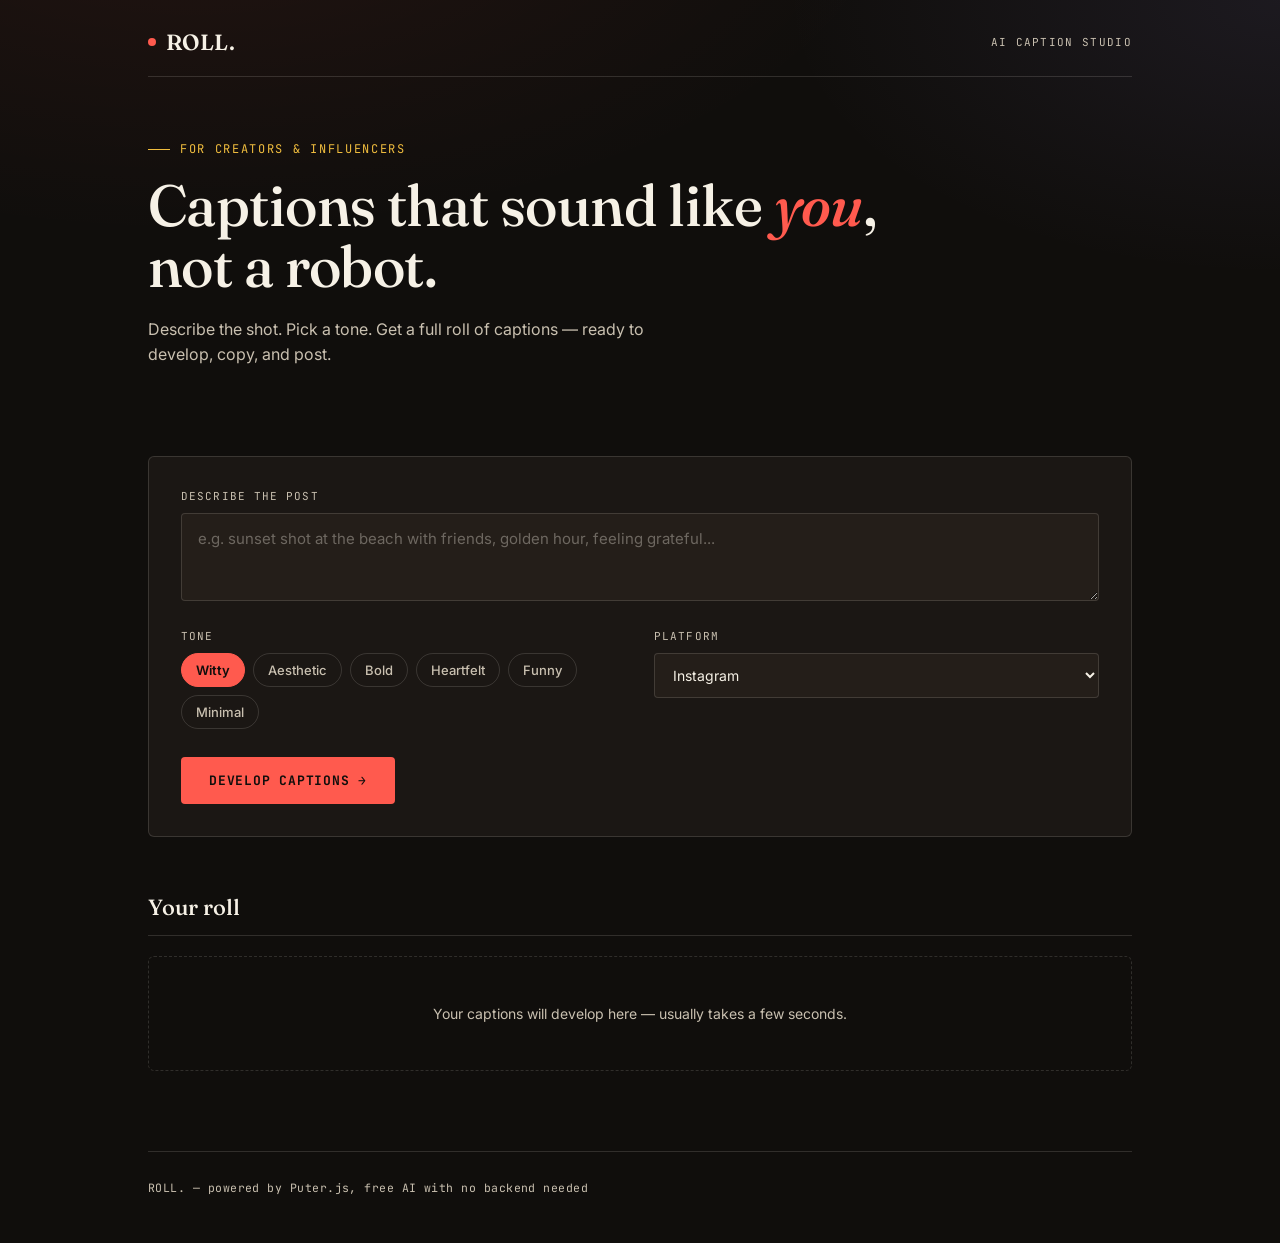
==== index.html @ edf8d80e "Rename index .html to index.html" ====
<!DOCTYPE html>
<html lang="en">
<head>
<meta charset="UTF-8">
<meta name="viewport" content="width=device-width, initial-scale=1.0">
<title>ROLL — Captions that sound like you</title>
<link rel="preconnect" href="https://fonts.googleapis.com">
<link href="https://fonts.googleapis.com/css2?family=Fraunces:ital,opsz,wght@0,9..144,300;0,9..144,500;0,9..144,600;1,9..144,500&family=Inter:wght@400;500;600;700&family=JetBrains+Mono:wght@400;500&display=swap" rel="stylesheet">
<script src="https://js.puter.com/v2/"></script>
<style>
  :root{
    --ink:#100E0C;
    --panel:#1B1714;
    --panel-2:#241E19;
    --ivory:#F6F1E6;
    --ivory-dim:#C9C0B0;
    --coral:#FF5A4E;
    --gold:#F0BD3E;
    --violet:#8A7FCB;
    --line: rgba(246,241,230,0.14);
    --radius: 3px;
  }
  *{box-sizing:border-box;}
  html,body{margin:0;padding:0;}
  body{
    background:
      radial-gradient(1200px 600px at 15% -10%, rgba(255,90,78,0.08), transparent 60%),
      radial-gradient(900px 500px at 100% 0%, rgba(138,127,203,0.10), transparent 55%),
      var(--ink);
    color:var(--ivory);
    font-family:'Inter',sans-serif;
    min-height:100vh;
    -webkit-font-smoothing:antialiased;
  }
  ::selection{background:var(--coral);color:var(--ink);}

  .wrap{max-width:1040px;margin:0 auto;padding:0 28px;}

  /* ---------- HEADER ---------- */
  header{
    display:flex;align-items:center;justify-content:space-between;
    padding:28px 0 20px;
    border-bottom:1px solid var(--line);
  }
  .logo{
    font-family:'Fraunces',serif;
    font-weight:600;
    font-size:22px;
    letter-spacing:0.02em;
    display:flex;align-items:center;gap:10px;
  }
  .logo .dot{width:8px;height:8px;border-radius:50%;background:var(--coral);display:inline-block;}
  .tag{
    font-family:'JetBrains Mono',monospace;
    font-size:11px;
    letter-spacing:0.12em;
    text-transform:uppercase;
    color:var(--ivory-dim);
  }

  /* ---------- HERO ---------- */
  .hero{padding:64px 0 44px;}
  .eyebrow{
    font-family:'JetBrains Mono',monospace;
    font-size:12px;
    letter-spacing:0.14em;
    text-transform:uppercase;
    color:var(--gold);
    margin-bottom:18px;
    display:flex;align-items:center;gap:10px;
  }
  .eyebrow::before{content:"";width:22px;height:1px;background:var(--gold);display:inline-block;}
  h1{
    font-family:'Fraunces',serif;
    font-weight:500;
    font-size:clamp(34px,5.4vw,58px);
    line-height:1.05;
    letter-spacing:-0.01em;
    margin:0 0 20px;
    max-width:780px;
  }
  h1 em{
    font-style:italic;
    font-weight:500;
    color:var(--coral);
  }
  .sub{
    font-size:16px;
    line-height:1.6;
    color:var(--ivory-dim);
    max-width:520px;
    margin:0 0 0;
  }

  /* ---------- FORM ---------- */
  .studio{
    background:var(--panel);
    border:1px solid var(--line);
    border-radius:6px;
    padding:32px;
    margin:44px 0 56px;
  }
  .field-label{
    font-family:'JetBrains Mono',monospace;
    font-size:11px;
    letter-spacing:0.1em;
    text-transform:uppercase;
    color:var(--ivory-dim);
    margin-bottom:10px;
    display:block;
  }
  textarea{
    width:100%;
    background:var(--panel-2);
    border:1px solid var(--line);
    border-radius:4px;
    color:var(--ivory);
    font-family:'Inter',sans-serif;
    font-size:15px;
    line-height:1.5;
    padding:14px 16px;
    resize:vertical;
    min-height:88px;
  }
  textarea:focus{outline:2px solid var(--coral);outline-offset:1px;}
  textarea::placeholder{color:rgba(246,241,230,0.35);}

  .row{display:flex;gap:28px;flex-wrap:wrap;margin-top:24px;}
  .col{flex:1;min-width:220px;}

  .chips{display:flex;flex-wrap:wrap;gap:8px;}
  .chip{
    font-family:'Inter',sans-serif;
    font-size:13px;
    font-weight:500;
    padding:8px 14px;
    border-radius:99px;
    border:1px solid var(--line);
    background:transparent;
    color:var(--ivory-dim);
    cursor:pointer;
    transition:all .15s ease;
  }
  .chip:hover{border-color:var(--ivory-dim);}
  .chip.active{
    background:var(--coral);
    border-color:var(--coral);
    color:var(--ink);
    font-weight:600;
  }

  select{
    width:100%;
    background:var(--panel-2);
    border:1px solid var(--line);
    border-radius:4px;
    color:var(--ivory);
    font-family:'Inter',sans-serif;
    font-size:14px;
    padding:12px 14px;
    cursor:pointer;
  }

  .generate-row{
    display:flex;align-items:center;gap:16px;
    margin-top:28px;
  }
  button.generate{
    font-family:'JetBrains Mono',monospace;
    font-size:13px;
    letter-spacing:0.06em;
    text-transform:uppercase;
    background:var(--coral);
    color:var(--ink);
    border:none;
    border-radius:4px;
    padding:15px 28px;
    font-weight:700;
    cursor:pointer;
    transition:transform .12s ease, box-shadow .12s ease;
    display:flex;align-items:center;gap:10px;
  }
  button.generate:hover{transform:translateY(-1px);box-shadow:0 6px 20px rgba(255,90,78,0.28);}
  button.generate:disabled{opacity:0.5;cursor:not-allowed;transform:none;box-shadow:none;}
  .status{
    font-family:'JetBrains Mono',monospace;
    font-size:12px;
    color:var(--ivory-dim);
  }
  .status.err{color:var(--coral);}

  /* ---------- FILMSTRIP RESULTS ---------- */
  .results{margin-bottom:80px;}
  .results-head{
    display:flex;align-items:baseline;justify-content:space-between;
    margin-bottom:20px;
    padding-bottom:14px;
    border-bottom:1px solid var(--line);
  }
  .results-head h2{
    font-family:'Fraunces',serif;
    font-weight:500;
    font-size:22px;
    margin:0;
  }
  .results-count{
    font-family:'JetBrains Mono',monospace;
    font-size:12px;
    color:var(--ivory-dim);
  }

  .filmstrip{
    display:flex;
    flex-direction:column;
    gap:14px;
  }
  .frame{
    position:relative;
    background:var(--panel);
    border:1px solid var(--line);
    border-radius:4px;
    padding:22px 24px 20px;
    display:flex;
    gap:20px;
    align-items:flex-start;
  }
  .frame::before, .frame::after{
    content:"";
    position:absolute;
    left:0;right:0;
    height:8px;
    background-image: radial-gradient(circle, var(--ink) 2.5px, transparent 2.6px);
    background-size: 18px 8px;
    background-repeat: repeat-x;
    background-position: 6px center;
    opacity:0.9;
  }
  .frame::before{top:-1px;}
  .frame::after{bottom:-1px;}

  .frame-num{
    font-family:'JetBrains Mono',monospace;
    font-size:12px;
    color:var(--gold);
    min-width:28px;
    padding-top:2px;
  }
  .frame-body{flex:1;}
  .caption-text{
    font-size:16px;
    line-height:1.55;
    color:var(--ivory);
    margin:0 0 12px;
    white-space:pre-wrap;
  }
  .frame-foot{
    display:flex;align-items:center;justify-content:space-between;
    gap:12px;flex-wrap:wrap;
  }
  .hashtags{
    font-family:'JetBrains Mono',monospace;
    font-size:12.5px;
    color:var(--violet);
    line-height:1.5;
  }
  button.copy{
    font-family:'Inter',sans-serif;
    font-size:12.5px;
    font-weight:600;
    background:transparent;
    color:var(--ivory-dim);
    border:1px solid var(--line);
    border-radius:99px;
    padding:7px 14px;
    cursor:pointer;
    white-space:nowrap;
    transition:all .15s ease;
  }
  button.copy:hover{border-color:var(--coral);color:var(--coral);}
  button.copy.copied{border-color:var(--gold);color:var(--gold);}

  .empty{
    padding:48px 24px;
    text-align:center;
    color:var(--ivory-dim);
    font-size:14px;
    border:1px dashed var(--line);
    border-radius:6px;
  }

  footer{
    border-top:1px solid var(--line);
    padding:28px 0 48px;
    font-family:'JetBrains Mono',monospace;
    font-size:11.5px;
    color:var(--ivory-dim);
    letter-spacing:0.04em;
  }

  @media (max-width:640px){
    .studio{padding:22px;}
    .row{gap:18px;}
    .frame{flex-direction:column;}
  }

  @media (prefers-reduced-motion: reduce){
    *{transition:none !important;}
  }
</style>
</head>
<body>

<div class="wrap">
  <header>
    <div class="logo"><span class="dot"></span>ROLL.</div>
    <div class="tag">AI Caption Studio</div>
  </header>

  <section class="hero">
    <div class="eyebrow">For creators &amp; influencers</div>
    <h1>Captions that sound like <em>you</em>, not a robot.</h1>
    <p class="sub">Describe the shot. Pick a tone. Get a full roll of captions — ready to develop, copy, and post.</p>
  </section>

  <section class="studio">
    <label class="field-label" for="desc">Describe the post</label>
    <textarea id="desc" placeholder="e.g. sunset shot at the beach with friends, golden hour, feeling grateful..."></textarea>

    <div class="row">
      <div class="col">
        <label class="field-label">Tone</label>
        <div class="chips" id="toneChips">
          <button class="chip active" data-tone="Witty & playful">Witty</button>
          <button class="chip" data-tone="Aesthetic & poetic">Aesthetic</button>
          <button class="chip" data-tone="Bold & confident">Bold</button>
          <button class="chip" data-tone="Heartfelt & genuine">Heartfelt</button>
          <button class="chip" data-tone="Funny & sarcastic">Funny</button>
          <button class="chip" data-tone="Minimal & clean">Minimal</button>
        </div>
      </div>
      <div class="col">
        <label class="field-label" for="platform">Platform</label>
        <select id="platform">
          <option>Instagram</option>
          <option>TikTok</option>
          <option>LinkedIn</option>
          <option>Twitter / X</option>
          <option>Threads</option>
        </select>
      </div>
    </div>

    <div class="generate-row">
      <button class="generate" id="genBtn">
        <span id="genLabel">Develop captions →</span>
      </button>
      <span class="status" id="status"></span>
    </div>
  </section>

  <section class="results">
    <div class="results-head">
      <h2>Your roll</h2>
      <span class="results-count" id="resultsCount"></span>
    </div>
    <div class="filmstrip" id="filmstrip">
      <div class="empty">Your captions will develop here — usually takes a few seconds.</div>
    </div>
  </section>

  <footer>
    ROLL. — powered by Puter.js, free AI with no backend needed
  </footer>
</div>

<script>
  let activeTone = "Witty & playful";

  document.querySelectorAll('.chip').forEach(chip=>{
    chip.addEventListener('click', ()=>{
      document.querySelectorAll('.chip').forEach(c=>c.classList.remove('active'));
      chip.classList.add('active');
      activeTone = chip.dataset.tone;
    });
  });

  const genBtn = document.getElementById('genBtn');
  const genLabel = document.getElementById('genLabel');
  const statusEl = document.getElementById('status');
  const filmstrip = document.getElementById('filmstrip');
  const resultsCount = document.getElementById('resultsCount');

  async function generateCaptions(){
    const desc = document.getElementById('desc').value.trim();
    const platform = document.getElementById('platform').value;

    if(!desc){
      statusEl.textContent = "Describe your post first ↑";
      statusEl.classList.add('err');
      return;
    }
    statusEl.classList.remove('err');

    genBtn.disabled = true;
    genLabel.textContent = "Developing...";
    statusEl.textContent = "";

    const prompt = `You are a social media caption writer for influencers. Generate 6 different captions for a ${platform} post.

Post description: "${desc}"
Tone: ${activeTone}

Rules:
- Each caption should be genuinely different in angle/style, not just reworded
- Keep captions native to ${platform} (short and punchy for TikTok/Twitter, can be longer for Instagram/LinkedIn)
- After each caption, add a short line of 5 relevant hashtags
- Do NOT use generic filler like "check out this amazing photo"
- Respond ONLY with valid JSON, no markdown, no backticks, in this exact format:
[{"caption": "...", "hashtags": "#tag1 #tag2 #tag3 #tag4 #tag5"}, ...]`;

    try{
      // Puter.js: free, no API key, no backend needed.
      // First-time visitors will see a quick "sign in with Puter" popup.
      const response = await puter.ai.chat(prompt, { model: "claude-sonnet-4-6" });

      const text = typeof response === "string" ? response : response.message.content[0].text;
      const clean = text.replace(/```json|```/g, "").trim();
      const captions = JSON.parse(clean);

      renderFrames(captions);
      statusEl.textContent = `Developed ${captions.length} captions`;
    } catch(err){
      console.error(err);
      statusEl.textContent = "Something went wrong — try again";
      statusEl.classList.add('err');
    } finally {
      genBtn.disabled = false;
      genLabel.textContent = "Develop captions →";
    }
  }

  function renderFrames(captions){
    filmstrip.innerHTML = "";
    resultsCount.textContent = captions.length + " frames";

    captions.forEach((item, i)=>{
      const frame = document.createElement('div');
      frame.className = 'frame';
      frame.innerHTML = `
        <div class="frame-num">${String(i+1).padStart(2,'0')}</div>
        <div class="frame-body">
          <p class="caption-text"></p>
          <div class="frame-foot">
            <span class="hashtags"></span>
            <button class="copy">Copy</button>
          </div>
        </div>
      `;
      frame.querySelector('.caption-text').textContent = item.caption;
      frame.querySelector('.hashtags').textContent = item.hashtags || "";

      const copyBtn = frame.querySelector('.copy');
      copyBtn.addEventListener('click', ()=>{
        const full = item.caption + (item.hashtags ? "\n\n" + item.hashtags : "");
        navigator.clipboard.writeText(full);
        copyBtn.textContent = "Copied ✓";
        copyBtn.classList.add('copied');
        setTimeout(()=>{ copyBtn.textContent = "Copy"; copyBtn.classList.remove('copied'); }, 1800);
      });

      filmstrip.appendChild(frame);
    });
  }

  genBtn.addEventListener('click', generateCaptions);
  document.getElementById('desc').addEventListener('keydown', (e)=>{
    if(e.key === 'Enter' && e.metaKey) generateCaptions();
  });
</script>

</body>
</html>
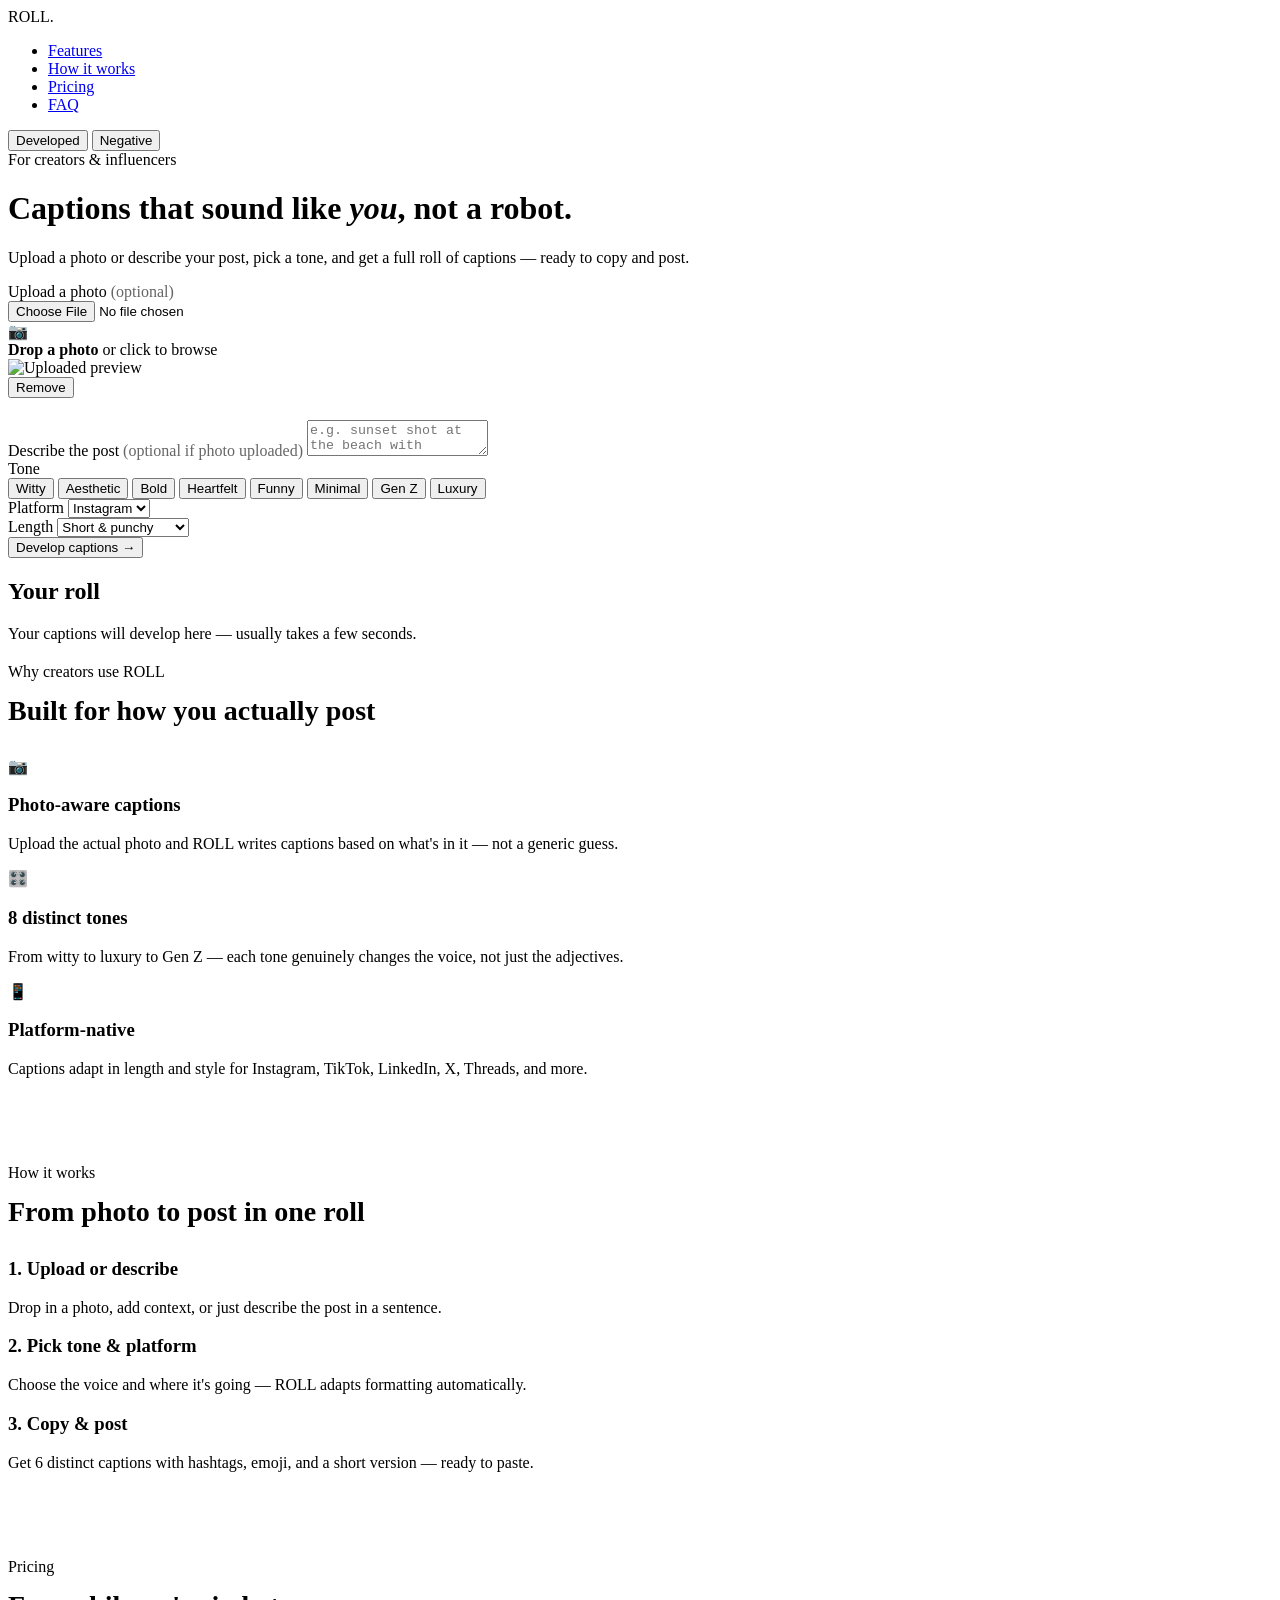
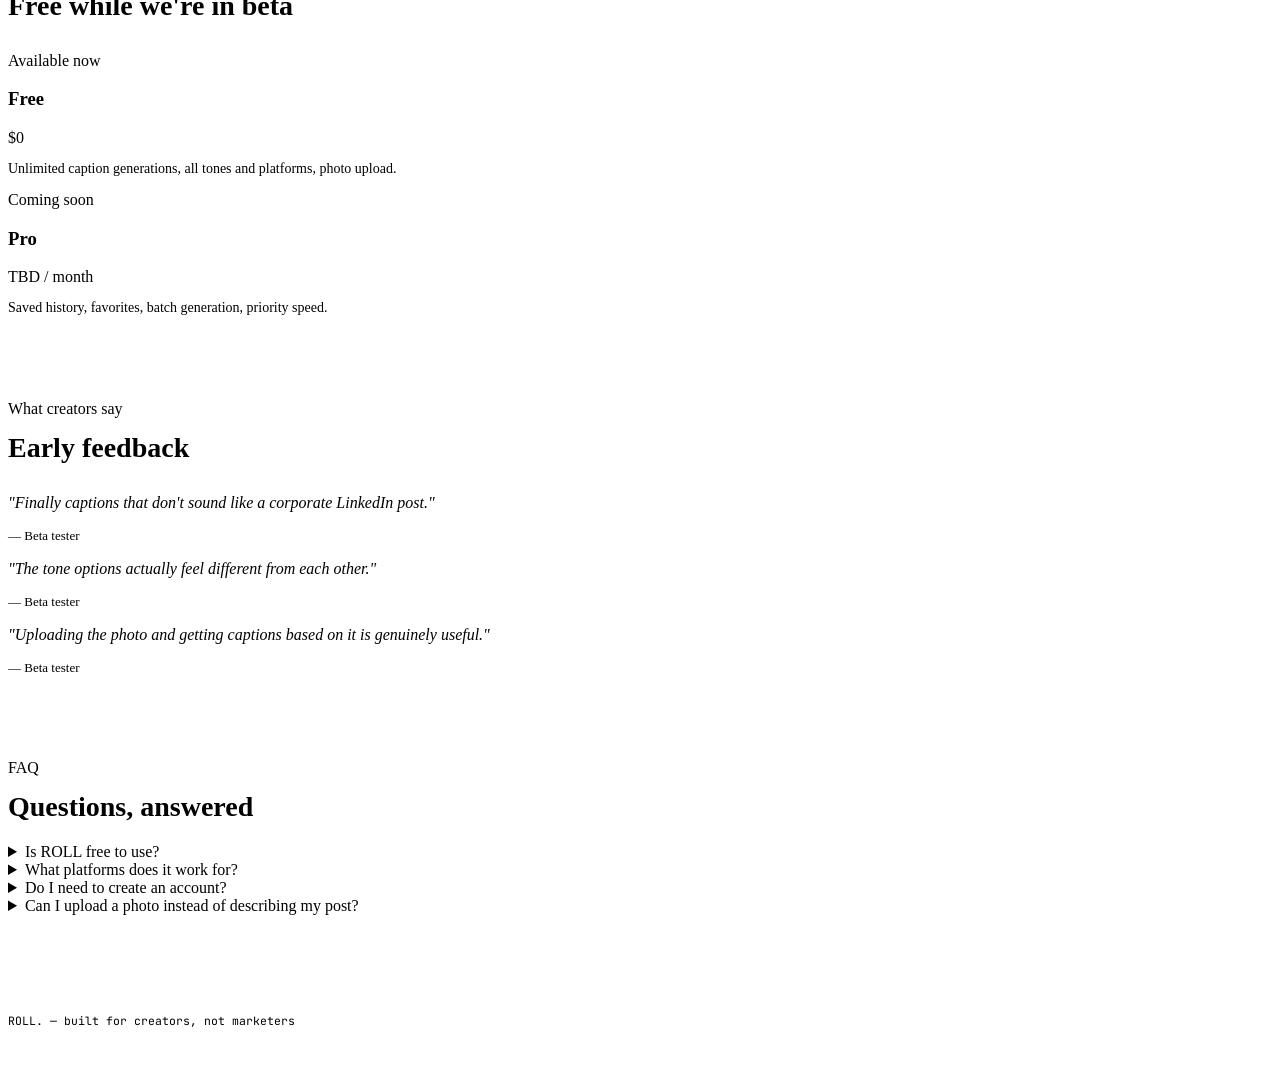
==== commit 1a9a87fb: "Add files via upload" ====
--- a/index.html
+++ b/index.html
@@ -3,341 +3,101 @@
 <head>
 <meta charset="UTF-8">
 <meta name="viewport" content="width=device-width, initial-scale=1.0">
-<title>ROLL — Captions that sound like you</title>
+<title>ROLL — AI Caption Generator for Influencers &amp; Creators</title>
+<meta name="description" content="Free AI caption generator built for influencers and content creators. Upload a photo or describe your post, pick a tone, and get 6 ready-to-post captions with hashtags in seconds.">
+<meta name="keywords" content="instagram caption generator, ai caption generator, aesthetic captions, caption generator for influencers">
+<link rel="canonical" href="https://rollcaptions.com/">
+
+<meta property="og:title" content="ROLL — AI Caption Generator for Influencers">
+<meta property="og:description" content="Upload a photo or describe your post, pick a tone, get 6 ready-to-post captions with hashtags. Free, made for creators.">
+<meta property="og:type" content="website">
+<meta property="og:url" content="https://rollcaptions.com/">
+<meta name="twitter:card" content="summary">
+<meta name="twitter:title" content="ROLL — AI Caption Generator for Influencers">
+<meta name="twitter:description" content="Free AI caption generator for Instagram, TikTok & more. Built for creators.">
+
+<script type="application/ld+json">
+{
+  "@context": "https://schema.org",
+  "@type": "SoftwareApplication",
+  "name": "ROLL",
+  "applicationCategory": "MultimediaApplication",
+  "operatingSystem": "Web",
+  "description": "AI caption generator for influencers and content creators.",
+  "offers": { "@type": "Offer", "price": "0", "priceCurrency": "USD" }
+}
+</script>
+
 <link rel="preconnect" href="https://fonts.googleapis.com">
 <link href="https://fonts.googleapis.com/css2?family=Fraunces:ital,opsz,wght@0,9..144,300;0,9..144,500;0,9..144,600;1,9..144,500&family=Inter:wght@400;500;600;700&family=JetBrains+Mono:wght@400;500&display=swap" rel="stylesheet">
+
+<link rel="stylesheet" href="styles/globals.css">
+<link rel="stylesheet" href="styles/components.css">
+<link rel="stylesheet" href="styles/generator.css">
+
 <script src="https://js.puter.com/v2/"></script>
-<style>
-  :root{
-    --ink:#100E0C;
-    --panel:#1B1714;
-    --panel-2:#241E19;
-    --ivory:#F6F1E6;
-    --ivory-dim:#C9C0B0;
-    --coral:#FF5A4E;
-    --gold:#F0BD3E;
-    --violet:#8A7FCB;
-    --line: rgba(246,241,230,0.14);
-    --radius: 3px;
-  }
-  *{box-sizing:border-box;}
-  html,body{margin:0;padding:0;}
-  body{
-    background:
-      radial-gradient(1200px 600px at 15% -10%, rgba(255,90,78,0.08), transparent 60%),
-      radial-gradient(900px 500px at 100% 0%, rgba(138,127,203,0.10), transparent 55%),
-      var(--ink);
-    color:var(--ivory);
-    font-family:'Inter',sans-serif;
-    min-height:100vh;
-    -webkit-font-smoothing:antialiased;
-  }
-  ::selection{background:var(--coral);color:var(--ink);}
-
-  .wrap{max-width:1040px;margin:0 auto;padding:0 28px;}
-
-  /* ---------- HEADER ---------- */
-  header{
-    display:flex;align-items:center;justify-content:space-between;
-    padding:28px 0 20px;
-    border-bottom:1px solid var(--line);
-  }
-  .logo{
-    font-family:'Fraunces',serif;
-    font-weight:600;
-    font-size:22px;
-    letter-spacing:0.02em;
-    display:flex;align-items:center;gap:10px;
-  }
-  .logo .dot{width:8px;height:8px;border-radius:50%;background:var(--coral);display:inline-block;}
-  .tag{
-    font-family:'JetBrains Mono',monospace;
-    font-size:11px;
-    letter-spacing:0.12em;
-    text-transform:uppercase;
-    color:var(--ivory-dim);
-  }
-
-  /* ---------- HERO ---------- */
-  .hero{padding:64px 0 44px;}
-  .eyebrow{
-    font-family:'JetBrains Mono',monospace;
-    font-size:12px;
-    letter-spacing:0.14em;
-    text-transform:uppercase;
-    color:var(--gold);
-    margin-bottom:18px;
-    display:flex;align-items:center;gap:10px;
-  }
-  .eyebrow::before{content:"";width:22px;height:1px;background:var(--gold);display:inline-block;}
-  h1{
-    font-family:'Fraunces',serif;
-    font-weight:500;
-    font-size:clamp(34px,5.4vw,58px);
-    line-height:1.05;
-    letter-spacing:-0.01em;
-    margin:0 0 20px;
-    max-width:780px;
-  }
-  h1 em{
-    font-style:italic;
-    font-weight:500;
-    color:var(--coral);
-  }
-  .sub{
-    font-size:16px;
-    line-height:1.6;
-    color:var(--ivory-dim);
-    max-width:520px;
-    margin:0 0 0;
-  }
-
-  /* ---------- FORM ---------- */
-  .studio{
-    background:var(--panel);
-    border:1px solid var(--line);
-    border-radius:6px;
-    padding:32px;
-    margin:44px 0 56px;
-  }
-  .field-label{
-    font-family:'JetBrains Mono',monospace;
-    font-size:11px;
-    letter-spacing:0.1em;
-    text-transform:uppercase;
-    color:var(--ivory-dim);
-    margin-bottom:10px;
-    display:block;
-  }
-  textarea{
-    width:100%;
-    background:var(--panel-2);
-    border:1px solid var(--line);
-    border-radius:4px;
-    color:var(--ivory);
-    font-family:'Inter',sans-serif;
-    font-size:15px;
-    line-height:1.5;
-    padding:14px 16px;
-    resize:vertical;
-    min-height:88px;
-  }
-  textarea:focus{outline:2px solid var(--coral);outline-offset:1px;}
-  textarea::placeholder{color:rgba(246,241,230,0.35);}
-
-  .row{display:flex;gap:28px;flex-wrap:wrap;margin-top:24px;}
-  .col{flex:1;min-width:220px;}
-
-  .chips{display:flex;flex-wrap:wrap;gap:8px;}
-  .chip{
-    font-family:'Inter',sans-serif;
-    font-size:13px;
-    font-weight:500;
-    padding:8px 14px;
-    border-radius:99px;
-    border:1px solid var(--line);
-    background:transparent;
-    color:var(--ivory-dim);
-    cursor:pointer;
-    transition:all .15s ease;
-  }
-  .chip:hover{border-color:var(--ivory-dim);}
-  .chip.active{
-    background:var(--coral);
-    border-color:var(--coral);
-    color:var(--ink);
-    font-weight:600;
-  }
-
-  select{
-    width:100%;
-    background:var(--panel-2);
-    border:1px solid var(--line);
-    border-radius:4px;
-    color:var(--ivory);
-    font-family:'Inter',sans-serif;
-    font-size:14px;
-    padding:12px 14px;
-    cursor:pointer;
-  }
-
-  .generate-row{
-    display:flex;align-items:center;gap:16px;
-    margin-top:28px;
-  }
-  button.generate{
-    font-family:'JetBrains Mono',monospace;
-    font-size:13px;
-    letter-spacing:0.06em;
-    text-transform:uppercase;
-    background:var(--coral);
-    color:var(--ink);
-    border:none;
-    border-radius:4px;
-    padding:15px 28px;
-    font-weight:700;
-    cursor:pointer;
-    transition:transform .12s ease, box-shadow .12s ease;
-    display:flex;align-items:center;gap:10px;
-  }
-  button.generate:hover{transform:translateY(-1px);box-shadow:0 6px 20px rgba(255,90,78,0.28);}
-  button.generate:disabled{opacity:0.5;cursor:not-allowed;transform:none;box-shadow:none;}
-  .status{
-    font-family:'JetBrains Mono',monospace;
-    font-size:12px;
-    color:var(--ivory-dim);
-  }
-  .status.err{color:var(--coral);}
-
-  /* ---------- FILMSTRIP RESULTS ---------- */
-  .results{margin-bottom:80px;}
-  .results-head{
-    display:flex;align-items:baseline;justify-content:space-between;
-    margin-bottom:20px;
-    padding-bottom:14px;
-    border-bottom:1px solid var(--line);
-  }
-  .results-head h2{
-    font-family:'Fraunces',serif;
-    font-weight:500;
-    font-size:22px;
-    margin:0;
-  }
-  .results-count{
-    font-family:'JetBrains Mono',monospace;
-    font-size:12px;
-    color:var(--ivory-dim);
-  }
-
-  .filmstrip{
-    display:flex;
-    flex-direction:column;
-    gap:14px;
-  }
-  .frame{
-    position:relative;
-    background:var(--panel);
-    border:1px solid var(--line);
-    border-radius:4px;
-    padding:22px 24px 20px;
-    display:flex;
-    gap:20px;
-    align-items:flex-start;
-  }
-  .frame::before, .frame::after{
-    content:"";
-    position:absolute;
-    left:0;right:0;
-    height:8px;
-    background-image: radial-gradient(circle, var(--ink) 2.5px, transparent 2.6px);
-    background-size: 18px 8px;
-    background-repeat: repeat-x;
-    background-position: 6px center;
-    opacity:0.9;
-  }
-  .frame::before{top:-1px;}
-  .frame::after{bottom:-1px;}
-
-  .frame-num{
-    font-family:'JetBrains Mono',monospace;
-    font-size:12px;
-    color:var(--gold);
-    min-width:28px;
-    padding-top:2px;
-  }
-  .frame-body{flex:1;}
-  .caption-text{
-    font-size:16px;
-    line-height:1.55;
-    color:var(--ivory);
-    margin:0 0 12px;
-    white-space:pre-wrap;
-  }
-  .frame-foot{
-    display:flex;align-items:center;justify-content:space-between;
-    gap:12px;flex-wrap:wrap;
-  }
-  .hashtags{
-    font-family:'JetBrains Mono',monospace;
-    font-size:12.5px;
-    color:var(--violet);
-    line-height:1.5;
-  }
-  button.copy{
-    font-family:'Inter',sans-serif;
-    font-size:12.5px;
-    font-weight:600;
-    background:transparent;
-    color:var(--ivory-dim);
-    border:1px solid var(--line);
-    border-radius:99px;
-    padding:7px 14px;
-    cursor:pointer;
-    white-space:nowrap;
-    transition:all .15s ease;
-  }
-  button.copy:hover{border-color:var(--coral);color:var(--coral);}
-  button.copy.copied{border-color:var(--gold);color:var(--gold);}
-
-  .empty{
-    padding:48px 24px;
-    text-align:center;
-    color:var(--ivory-dim);
-    font-size:14px;
-    border:1px dashed var(--line);
-    border-radius:6px;
-  }
-
-  footer{
-    border-top:1px solid var(--line);
-    padding:28px 0 48px;
-    font-family:'JetBrains Mono',monospace;
-    font-size:11.5px;
-    color:var(--ivory-dim);
-    letter-spacing:0.04em;
-  }
-
-  @media (max-width:640px){
-    .studio{padding:22px;}
-    .row{gap:18px;}
-    .frame{flex-direction:column;}
-  }
-
-  @media (prefers-reduced-motion: reduce){
-    *{transition:none !important;}
-  }
-</style>
 </head>
 <body>
 
 <div class="wrap">
-  <header>
+
+  <!-- ================= NAVBAR ================= -->
+  <nav class="navbar">
     <div class="logo"><span class="dot"></span>ROLL.</div>
-    <div class="tag">AI Caption Studio</div>
+    <ul class="nav-links">
+      <li><a href="#features">Features</a></li>
+      <li><a href="#how-it-works">How it works</a></li>
+      <li><a href="#pricing">Pricing</a></li>
+      <li><a href="#faq">FAQ</a></li>
+    </ul>
+    <div class="theme-toggle" role="group" aria-label="Theme">
+      <button data-theme-btn="developed" class="active" aria-label="Developed theme (light)">Developed</button>
+      <button data-theme-btn="negative" aria-label="Negative theme (dark)">Negative</button>
+    </div>
+  </nav>
+
+  <!-- ================= HERO + LIVE TOOL ================= -->
+  <header class="hero">
+    <div class="eyebrow" style="justify-content:center;">For creators &amp; influencers</div>
+    <h1>Captions that sound like <em>you</em>, not a robot.</h1>
+    <p class="sub">Upload a photo or describe your post, pick a tone, and get a full roll of captions — ready to copy and post.</p>
   </header>
 
-  <section class="hero">
-    <div class="eyebrow">For creators &amp; influencers</div>
-    <h1>Captions that sound like <em>you</em>, not a robot.</h1>
-    <p class="sub">Describe the shot. Pick a tone. Get a full roll of captions — ready to develop, copy, and post.</p>
-  </section>
-
-  <section class="studio">
-    <label class="field-label" for="desc">Describe the post</label>
-    <textarea id="desc" placeholder="e.g. sunset shot at the beach with friends, golden hour, feeling grateful..."></textarea>
+  <section class="studio card" id="tool">
+    <label class="field-label" for="dropzone">Upload a photo <span style="opacity:.6;">(optional)</span></label>
+    <div class="dropzone" id="dropzone" tabindex="0">
+      <input type="file" id="fileInput" accept="image/*" aria-label="Upload a photo">
+      <div class="dz-icon">📷</div>
+      <div class="dz-text"><strong>Drop a photo</strong> or click to browse</div>
+    </div>
+    <div class="preview-wrap" id="previewWrap">
+      <img id="previewImg" alt="Uploaded preview">
+      <div class="preview-meta" id="previewMeta"></div>
+      <button class="preview-remove" id="previewRemove">Remove</button>
+    </div>
+
+    <div style="margin-top:22px;">
+      <label class="field-label" for="desc">Describe the post <span style="opacity:.6;">(optional if photo uploaded)</span></label>
+      <textarea id="desc" placeholder="e.g. sunset shot at the beach with friends, golden hour, feeling grateful..."></textarea>
+    </div>
 
     <div class="row">
       <div class="col">
         <label class="field-label">Tone</label>
-        <div class="chips" id="toneChips">
+        <div class="chips">
           <button class="chip active" data-tone="Witty & playful">Witty</button>
           <button class="chip" data-tone="Aesthetic & poetic">Aesthetic</button>
           <button class="chip" data-tone="Bold & confident">Bold</button>
           <button class="chip" data-tone="Heartfelt & genuine">Heartfelt</button>
           <button class="chip" data-tone="Funny & sarcastic">Funny</button>
           <button class="chip" data-tone="Minimal & clean">Minimal</button>
+          <button class="chip" data-tone="Gen Z">Gen Z</button>
+          <button class="chip" data-tone="Luxury & elevated">Luxury</button>
         </div>
       </div>
+    </div>
+
+    <div class="row">
       <div class="col">
         <label class="field-label" for="platform">Platform</label>
         <select id="platform">
@@ -346,18 +106,29 @@
           <option>LinkedIn</option>
           <option>Twitter / X</option>
           <option>Threads</option>
+          <option>Facebook</option>
+          <option>Pinterest</option>
         </select>
       </div>
+      <div class="col">
+        <label class="field-label" for="length">Length</label>
+        <select id="length">
+          <option>Short &amp; punchy</option>
+          <option>Medium</option>
+          <option>Long &amp; storytelling</option>
+        </select>
+      </div>
     </div>
 
     <div class="generate-row">
-      <button class="generate" id="genBtn">
+      <button class="btn btn-primary" id="genBtn">
         <span id="genLabel">Develop captions →</span>
       </button>
       <span class="status" id="status"></span>
     </div>
   </section>
 
+  <!-- ================= RESULTS ================= -->
   <section class="results">
     <div class="results-head">
       <h2>Your roll</h2>
@@ -368,115 +139,125 @@
     </div>
   </section>
 
-  <footer>
-    ROLL. — powered by Puter.js, free AI with no backend needed
+  <!-- ================= FEATURES ================= -->
+  <section id="features" style="padding:20px 0 70px;">
+    <div class="eyebrow">Why creators use ROLL</div>
+    <h2 style="font-size:28px; margin:14px 0 30px;">Built for how you actually post</h2>
+    <div class="feature-grid">
+      <div class="feature-card">
+        <div class="icon">📷</div>
+        <h3>Photo-aware captions</h3>
+        <p>Upload the actual photo and ROLL writes captions based on what's in it — not a generic guess.</p>
+      </div>
+      <div class="feature-card">
+        <div class="icon">🎛️</div>
+        <h3>8 distinct tones</h3>
+        <p>From witty to luxury to Gen Z — each tone genuinely changes the voice, not just the adjectives.</p>
+      </div>
+      <div class="feature-card">
+        <div class="icon">📱</div>
+        <h3>Platform-native</h3>
+        <p>Captions adapt in length and style for Instagram, TikTok, LinkedIn, X, Threads, and more.</p>
+      </div>
+    </div>
+  </section>
+
+  <!-- ================= HOW IT WORKS ================= -->
+  <section id="how-it-works" style="padding:0 0 70px;">
+    <div class="eyebrow">How it works</div>
+    <h2 style="font-size:28px; margin:14px 0 30px;">From photo to post in one roll</h2>
+    <div class="feature-grid">
+      <div class="feature-card">
+        <h3>1. Upload or describe</h3>
+        <p>Drop in a photo, add context, or just describe the post in a sentence.</p>
+      </div>
+      <div class="feature-card">
+        <h3>2. Pick tone &amp; platform</h3>
+        <p>Choose the voice and where it's going — ROLL adapts formatting automatically.</p>
+      </div>
+      <div class="feature-card">
+        <h3>3. Copy &amp; post</h3>
+        <p>Get 6 distinct captions with hashtags, emoji, and a short version — ready to paste.</p>
+      </div>
+    </div>
+  </section>
+
+  <!-- ================= PRICING (placeholder) ================= -->
+  <section id="pricing" style="padding:0 0 70px;">
+    <div class="eyebrow">Pricing</div>
+    <h2 style="font-size:28px; margin:14px 0 30px;">Free while we're in beta</h2>
+    <div class="pricing-grid">
+      <div class="pricing-card">
+        <span class="badge-soon">Available now</span>
+        <h3>Free</h3>
+        <div class="price">$0</div>
+        <p style="color:var(--ink-dim); font-size:14px;">Unlimited caption generations, all tones and platforms, photo upload.</p>
+      </div>
+      <div class="pricing-card featured">
+        <span class="badge-soon">Coming soon</span>
+        <h3>Pro</h3>
+        <div class="price">TBD <span>/ month</span></div>
+        <p style="color:var(--ink-dim); font-size:14px;">Saved history, favorites, batch generation, priority speed.</p>
+      </div>
+    </div>
+  </section>
+
+  <!-- ================= TESTIMONIALS (placeholder) ================= -->
+  <section style="padding:0 0 70px;">
+    <div class="eyebrow">What creators say</div>
+    <h2 style="font-size:28px; margin:14px 0 30px;">Early feedback</h2>
+    <div class="feature-grid">
+      <div class="feature-card">
+        <p style="font-style:italic; color:var(--ink);">"Finally captions that don't sound like a corporate LinkedIn post."</p>
+        <p style="margin-top:12px; font-size:13px;">— Beta tester</p>
+      </div>
+      <div class="feature-card">
+        <p style="font-style:italic; color:var(--ink);">"The tone options actually feel different from each other."</p>
+        <p style="margin-top:12px; font-size:13px;">— Beta tester</p>
+      </div>
+      <div class="feature-card">
+        <p style="font-style:italic; color:var(--ink);">"Uploading the photo and getting captions based on it is genuinely useful."</p>
+        <p style="margin-top:12px; font-size:13px;">— Beta tester</p>
+      </div>
+    </div>
+  </section>
+
+  <!-- ================= FAQ ================= -->
+  <section id="faq" style="padding:0 0 70px; max-width:680px;">
+    <div class="eyebrow">FAQ</div>
+    <h2 style="font-size:28px; margin:14px 0 20px;">Questions, answered</h2>
+
+    <details class="faq-item">
+      <summary>Is ROLL free to use?</summary>
+      <p>Yes. ROLL is free with no signup fees and no watermarks on your captions.</p>
+    </details>
+    <details class="faq-item">
+      <summary>What platforms does it work for?</summary>
+      <p>Instagram, TikTok, LinkedIn, Twitter/X, Threads, Facebook, and Pinterest — captions adjust in length and style to match each one.</p>
+    </details>
+    <details class="faq-item">
+      <summary>Do I need to create an account?</summary>
+      <p>You'll get a quick one-time sign-in prompt the first time you generate captions — this keeps the tool free for everyone. After that, you're set.</p>
+    </details>
+    <details class="faq-item">
+      <summary>Can I upload a photo instead of describing my post?</summary>
+      <p>Yes — drop a photo into the upload area and ROLL will base the captions on what's actually in the image.</p>
+    </details>
+  </section>
+
+  <!-- ================= FOOTER ================= -->
+  <footer style="border-top:1px solid var(--line); padding:28px 0 48px; font-family:'JetBrains Mono',monospace; font-size:11.5px; color:var(--ink-dim);">
+    ROLL. — built for creators, not marketers
   </footer>
+
 </div>
 
-<script>
-  let activeTone = "Witty & playful";
-
-  document.querySelectorAll('.chip').forEach(chip=>{
-    chip.addEventListener('click', ()=>{
-      document.querySelectorAll('.chip').forEach(c=>c.classList.remove('active'));
-      chip.classList.add('active');
-      activeTone = chip.dataset.tone;
-    });
-  });
-
-  const genBtn = document.getElementById('genBtn');
-  const genLabel = document.getElementById('genLabel');
-  const statusEl = document.getElementById('status');
-  const filmstrip = document.getElementById('filmstrip');
-  const resultsCount = document.getElementById('resultsCount');
-
-  async function generateCaptions(){
-    const desc = document.getElementById('desc').value.trim();
-    const platform = document.getElementById('platform').value;
-
-    if(!desc){
-      statusEl.textContent = "Describe your post first ↑";
-      statusEl.classList.add('err');
-      return;
-    }
-    statusEl.classList.remove('err');
-
-    genBtn.disabled = true;
-    genLabel.textContent = "Developing...";
-    statusEl.textContent = "";
-
-    const prompt = `You are a social media caption writer for influencers. Generate 6 different captions for a ${platform} post.
-
-Post description: "${desc}"
-Tone: ${activeTone}
-
-Rules:
-- Each caption should be genuinely different in angle/style, not just reworded
-- Keep captions native to ${platform} (short and punchy for TikTok/Twitter, can be longer for Instagram/LinkedIn)
-- After each caption, add a short line of 5 relevant hashtags
-- Do NOT use generic filler like "check out this amazing photo"
-- Respond ONLY with valid JSON, no markdown, no backticks, in this exact format:
-[{"caption": "...", "hashtags": "#tag1 #tag2 #tag3 #tag4 #tag5"}, ...]`;
-
-    try{
-      // Puter.js: free, no API key, no backend needed.
-      // First-time visitors will see a quick "sign in with Puter" popup.
-      const response = await puter.ai.chat(prompt, { model: "claude-sonnet-4-6" });
-
-      const text = typeof response === "string" ? response : response.message.content[0].text;
-      const clean = text.replace(/```json|```/g, "").trim();
-      const captions = JSON.parse(clean);
-
-      renderFrames(captions);
-      statusEl.textContent = `Developed ${captions.length} captions`;
-    } catch(err){
-      console.error(err);
-      statusEl.textContent = "Something went wrong — try again";
-      statusEl.classList.add('err');
-    } finally {
-      genBtn.disabled = false;
-      genLabel.textContent = "Develop captions →";
-    }
-  }
-
-  function renderFrames(captions){
-    filmstrip.innerHTML = "";
-    resultsCount.textContent = captions.length + " frames";
-
-    captions.forEach((item, i)=>{
-      const frame = document.createElement('div');
-      frame.className = 'frame';
-      frame.innerHTML = `
-        <div class="frame-num">${String(i+1).padStart(2,'0')}</div>
-        <div class="frame-body">
-          <p class="caption-text"></p>
-          <div class="frame-foot">
-            <span class="hashtags"></span>
-            <button class="copy">Copy</button>
-          </div>
-        </div>
-      `;
-      frame.querySelector('.caption-text').textContent = item.caption;
-      frame.querySelector('.hashtags').textContent = item.hashtags || "";
-
-      const copyBtn = frame.querySelector('.copy');
-      copyBtn.addEventListener('click', ()=>{
-        const full = item.caption + (item.hashtags ? "\n\n" + item.hashtags : "");
-        navigator.clipboard.writeText(full);
-        copyBtn.textContent = "Copied ✓";
-        copyBtn.classList.add('copied');
-        setTimeout(()=>{ copyBtn.textContent = "Copy"; copyBtn.classList.remove('copied'); }, 1800);
-      });
-
-      filmstrip.appendChild(frame);
-    });
-  }
-
-  genBtn.addEventListener('click', generateCaptions);
-  document.getElementById('desc').addEventListener('keydown', (e)=>{
-    if(e.key === 'Enter' && e.metaKey) generateCaptions();
-  });
-</script>
+<script src="js/theme.js"></script>
+<script src="js/aiService.js"></script>
+<script src="js/upload.js"></script>
+<script src="js/ui.js"></script>
+<script src="js/generator.js"></script>
+<script src="js/app.js"></script>
 
 </body>
 </html>
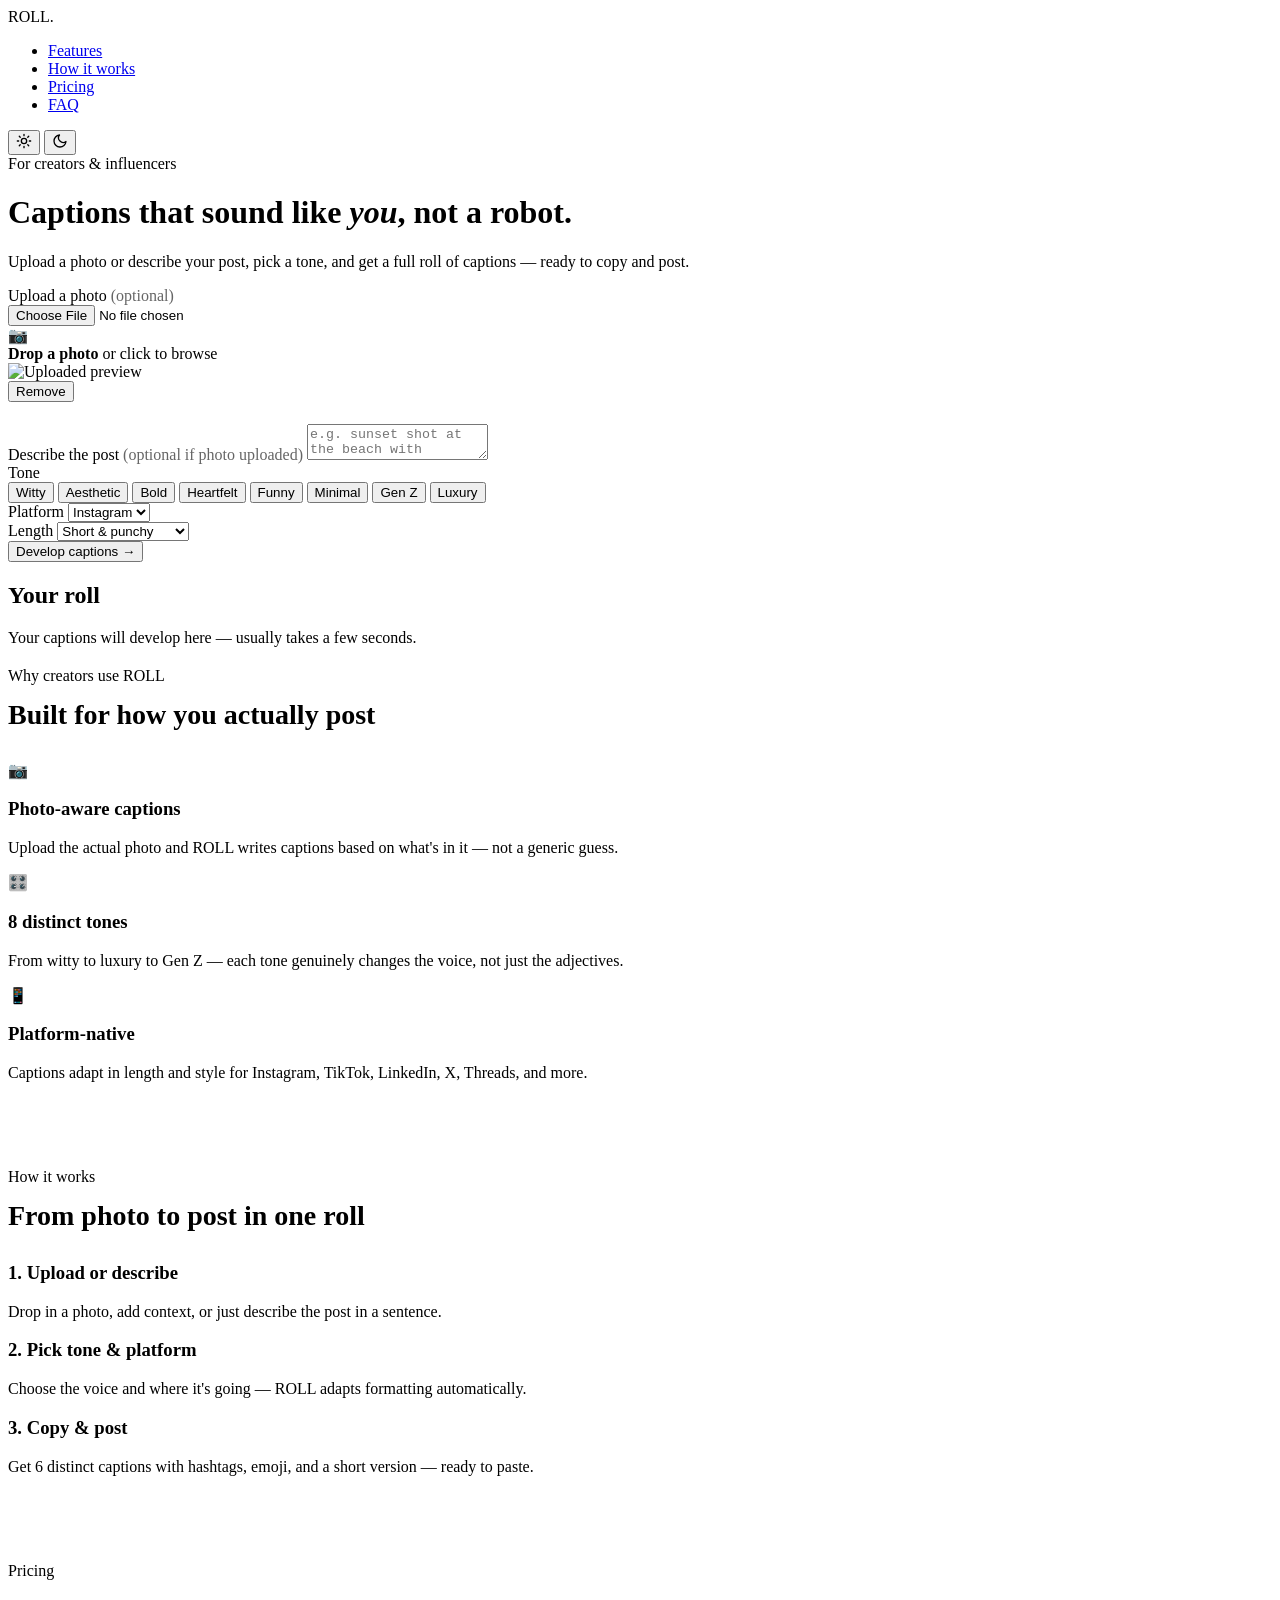
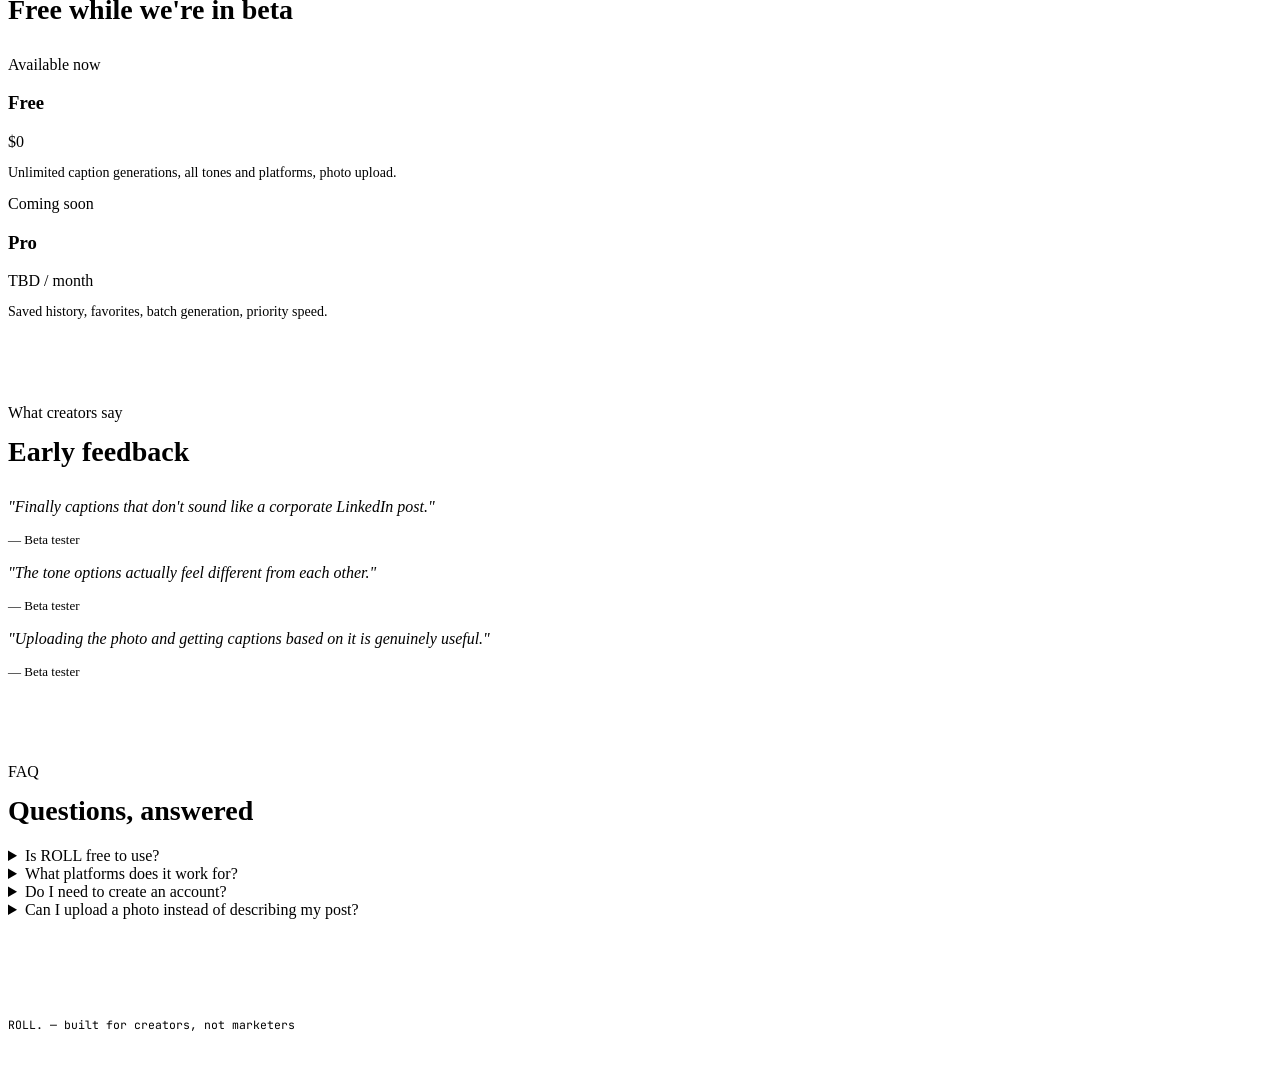
==== commit 4f107c41: "Add files via upload" ====
--- a/index.html
+++ b/index.html
@@ -34,8 +34,6 @@
 <link rel="stylesheet" href="styles/globals.css">
 <link rel="stylesheet" href="styles/components.css">
 <link rel="stylesheet" href="styles/generator.css">
-
-<script src="https://js.puter.com/v2/"></script>
 </head>
 <body>
 
@@ -51,8 +49,12 @@
       <li><a href="#faq">FAQ</a></li>
     </ul>
     <div class="theme-toggle" role="group" aria-label="Theme">
-      <button data-theme-btn="developed" class="active" aria-label="Developed theme (light)">Developed</button>
-      <button data-theme-btn="negative" aria-label="Negative theme (dark)">Negative</button>
+      <button data-theme-btn="developed" class="active" aria-label="Light theme" title="Light">
+        <svg width="16" height="16" viewBox="0 0 24 24" fill="none" stroke="currentColor" stroke-width="2" stroke-linecap="round" stroke-linejoin="round"><circle cx="12" cy="12" r="4"></circle><path d="M12 2v2M12 20v2M4.93 4.93l1.41 1.41M17.66 17.66l1.41 1.41M2 12h2M20 12h2M6.34 17.66l-1.41 1.41M19.07 4.93l-1.41 1.41"></path></svg>
+      </button>
+      <button data-theme-btn="negative" aria-label="Dark theme" title="Dark">
+        <svg width="16" height="16" viewBox="0 0 24 24" fill="none" stroke="currentColor" stroke-width="2" stroke-linecap="round" stroke-linejoin="round"><path d="M21 12.79A9 9 0 1 1 11.21 3 7 7 0 0 0 21 12.79z"></path></svg>
+      </button>
     </div>
   </nav>
 
@@ -237,7 +239,7 @@
     </details>
     <details class="faq-item">
       <summary>Do I need to create an account?</summary>
-      <p>You'll get a quick one-time sign-in prompt the first time you generate captions — this keeps the tool free for everyone. After that, you're set.</p>
+      <p>No — just open the tool and start generating. No sign-in, no login popup.</p>
     </details>
     <details class="faq-item">
       <summary>Can I upload a photo instead of describing my post?</summary>
